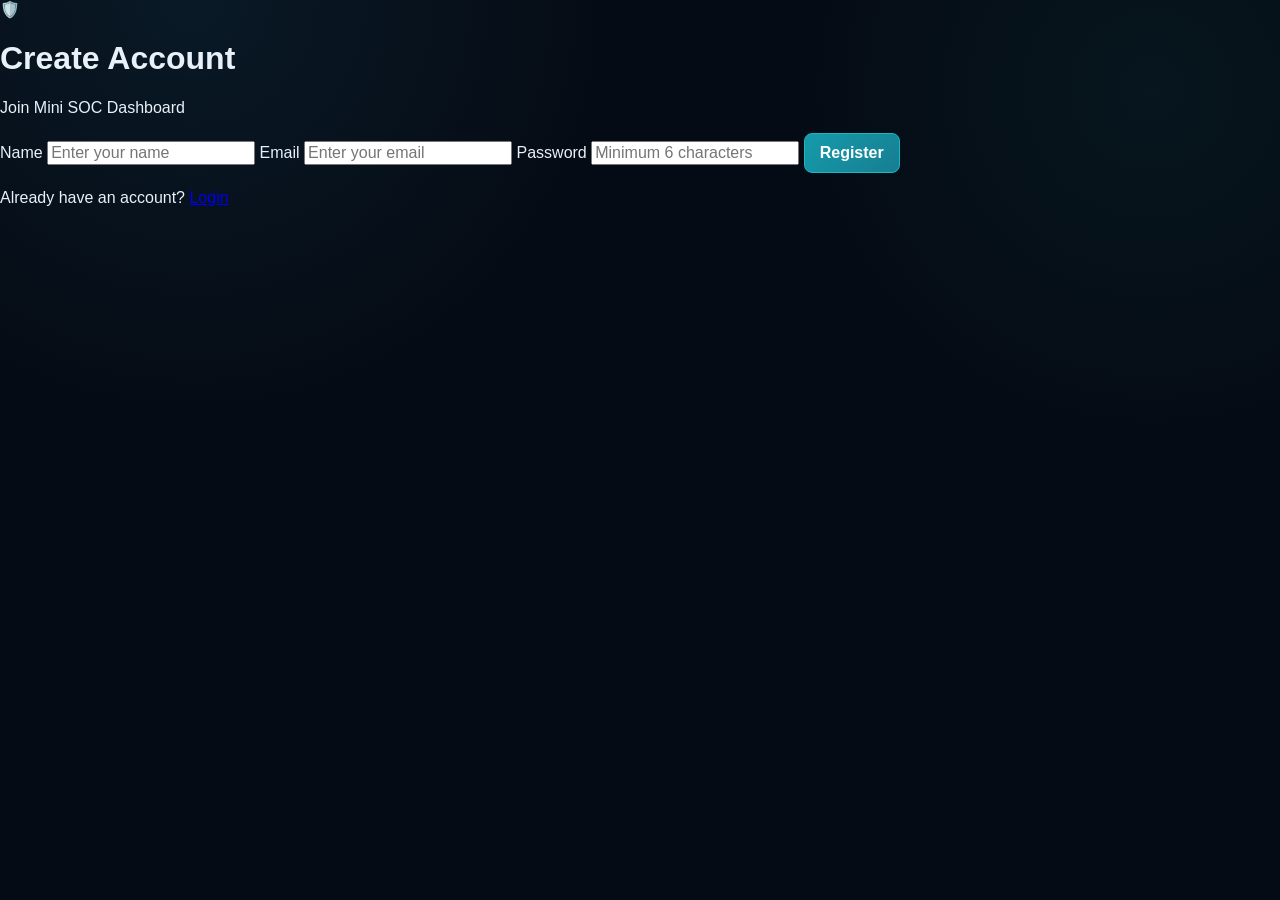
==== frontend/register.html @ 8041885e "Complete Mini SOC Dashboard" ====
<!DOCTYPE html>
<html lang="en">

<head>

    <meta charset="UTF-8">

    <meta
        name="viewport"
        content="width=device-width, initial-scale=1.0"
    >

    <title>Mini SOC - Register</title>

    <link rel="stylesheet" href="style.css">

</head>

<body class="auth-page">

<div class="auth-container">

    <div class="auth-card">

        <div class="logo">
            🛡️
        </div>

        <h1>Create Account</h1>

        <p class="subtitle">
            Join Mini SOC Dashboard
        </p>

        <form id="registerForm">

            <label>Name</label>

            <input
                type="text"
                id="name"
                placeholder="Enter your name"
                required
            >

            <label>Email</label>

            <input
                type="email"
                id="email"
                placeholder="Enter your email"
                required
            >

            <label>Password</label>

            <input
                type="password"
                id="password"
                placeholder="Minimum 6 characters"
                required
            >

            <button
                type="submit"
                id="registerButton"
                class="primary-button"
            >
                Register
            </button>

        </form>

        <p id="message" class="message"></p>

        <p class="auth-link">

            Already have an account?

            <a href="login.html">
                Login
            </a>

        </p>

    </div>

</div>

<script src="register.js"></script>

</body>
</html>
---- frontend/style.css ----
* {
    box-sizing: border-box;
}

:root {
    --bg: #050b14;
    --bg-secondary: #08111d;
    --panel: #0b1624;
    --panel-light: #0f1c2c;

    --border: #1a2b3e;
    --border-light: #243b52;

    --text: #e8f1f8;
    --muted: #71879b;
    --muted-light: #91a6b8;

    --cyan: #35d9e6;
    --blue: #4da3ff;
    --green: #43e69a;
    --yellow: #e8d34f;
    --orange: #ffad66;
    --red: #ff5c73;

    --shadow:
        0 15px 45px rgba(0, 0, 0, 0.28);
}

html {
    scroll-behavior: smooth;
}

body {
    margin: 0;

    min-height: 100vh;

    font-family:
        Inter,
        Arial,
        Helvetica,
        sans-serif;

    background:
        radial-gradient(
            circle at 15% 0%,
            rgba(25, 76, 105, 0.22),
            transparent 30%
        ),

        radial-gradient(
            circle at 90% 10%,
            rgba(18, 104, 105, 0.12),
            transparent 25%
        ),

        var(--bg);

    color: var(--text);
}

button,
input,
select,
textarea {
    font: inherit;
}

button {
    cursor: pointer;
}

.hidden {
    display: none !important;
}


/* =========================================
   TOPBAR
========================================= */

.topbar {
    min-height: 74px;

    padding:
        12px
        28px;

    display: flex;
    align-items: center;
    justify-content: space-between;

    background:
        rgba(7, 17, 29, 0.94);

    border-bottom:
        1px solid var(--border);

    position: sticky;
    top: 0;

    z-index: 50;

    backdrop-filter: blur(15px);
}

.brand {
    display: flex;
    align-items: center;

    gap: 12px;
}

.brand-logo {
    width: 43px;
    height: 43px;

    display: flex;
    align-items: center;
    justify-content: center;

    border-radius: 11px;

    background:
        linear-gradient(
            135deg,
            #123849,
            #0c222f
        );

    border:
        1px solid #24566a;

    box-shadow:
        0 0 20px rgba(53, 217, 230, 0.08);

    font-size: 23px;
}

.brand-text h2 {
    margin: 0;

    font-size: 17px;
    letter-spacing: 1.5px;
}

.brand-text span {
    color: var(--muted);

    font-size: 10px;

    letter-spacing: 1px;
}

.top-status {
    display: flex;
    align-items: center;
    gap: 18px;
}

.connection-status {
    display: flex;
    align-items: center;
    gap: 7px;

    color: #78dcb0;

    font-size: 10px;
    font-weight: 700;

    letter-spacing: 0.7px;
}

.status-dot {
    width: 7px;
    height: 7px;

    border-radius: 50%;

    background: var(--green);

    box-shadow:
        0 0 10px
        rgba(67, 230, 154, 0.8);
}

.live-time {
    color: var(--muted-light);

    font-size: 12px;

    font-family: monospace;
}

.user-info {
    display: flex;
    align-items: center;
    gap: 9px;

    padding-left: 15px;

    border-left:
        1px solid var(--border);
}

#welcomeUser {
    font-size: 13px;
    color: #c7d6e2;
}

.role-badge {
    padding: 5px 10px;

    border-radius: 20px;

    font-size: 9px;
    font-weight: 800;

    letter-spacing: 0.7px;
}

.admin-role {
    background: rgba(53, 217, 230, 0.12);
    border: 1px solid rgba(53, 217, 230, 0.25);
    color: var(--cyan);
}

.user-role {
    background: rgba(77, 163, 255, 0.12);
    border: 1px solid rgba(77, 163, 255, 0.25);
    color: var(--blue);
}

.logout-button {
    border:
        1px solid var(--border-light);

    background: #0d1928;

    color: #b7c8d5;

    padding:
        8px
        13px;

    border-radius: 7px;

    font-size: 12px;

    transition: 0.2s;
}

.logout-button:hover {
    background: #162638;
    color: white;
}


/* =========================================
   DASHBOARD
========================================= */

.dashboard {
    width: min(
        1450px,
        calc(100% - 50px)
    );

    margin: 0 auto;

    padding:
        34px
        0
        60px;
}


/* =========================================
   PAGE HEADER
========================================= */

.page-header {
    display: flex;
    align-items: flex-end;
    justify-content: space-between;

    margin-bottom: 27px;
}

.eyebrow,
.panel-label {
    color: #5c8299;

    font-size: 10px;

    font-weight: 800;

    letter-spacing: 1.5px;
}

.page-header h1 {
    margin:
        6px
        0
        5px;

    font-size: 30px;

    letter-spacing: -0.7px;
}

.page-header p {
    margin: 0;

    color: var(--muted);

    font-size: 13px;
}

.header-actions {
    display: flex;
    gap: 9px;
}


/* =========================================
   BUTTONS
========================================= */

.primary-button,
.secondary-button {
    border-radius: 8px;

    padding:
        10px
        15px;

    font-weight: 700;

    border: 1px solid transparent;

    transition:
        transform 0.2s,
        background 0.2s,
        border-color 0.2s;
}

.primary-button {
    background:
        linear-gradient(
            135deg,
            #159bab,
            #167e91
        );

    color: white;

    border-color: #1bb5c3;
}

.primary-button:hover {
    transform: translateY(-1px);

    background:
        linear-gradient(
            135deg,
            #1ab0bd,
            #1590a0
        );
}

.secondary-button {
    background: #0c1826;

    color: #b9cbd8;

    border-color: var(--border-light);
}

.secondary-button:hover {
    background: #142436;

    color: white;
}


/* =========================================
   STAT CARDS
========================================= */

.stats-grid {
    display: grid;

    grid-template-columns:
        repeat(4, 1fr);

    gap: 15px;

    margin-bottom: 17px;
}

.stat-card {
    min-height: 128px;

    display: flex;
    align-items: center;

    gap: 15px;

    padding: 20px;

    background:
        linear-gradient(
            145deg,
            #0c1826,
            #09131f
        );

    border:
        1px solid var(--border);

    border-radius: 12px;

    box-shadow: var(--shadow);

    transition:
        transform 0.2s,
        border-color 0.2s;
}

.stat-card:hover {
    transform: translateY(-2px);

    border-color: #29435b;
}

.stat-icon {
    width: 45px;
    height: 45px;

    flex-shrink: 0;

    display: flex;
    align-items: center;
    justify-content: center;

    border-radius: 11px;

    font-size: 19px;
    font-weight: 800;
}

.stat-icon.blue {
    background: rgba(77, 163, 255, 0.1);
    color: var(--blue);
}

.stat-icon.orange {
    background: rgba(255, 173, 102, 0.1);
    color: var(--orange);
}

.stat-icon.red {
    background: rgba(255, 92, 115, 0.1);
    color: var(--red);
}

.stat-icon.green {
    background: rgba(67, 230, 154, 0.1);
    color: var(--green);
}

.stat-content span {
    display: block;

    color: var(--muted);

    font-size: 9px;

    font-weight: 800;

    letter-spacing: 1px;

    margin-bottom: 6px;
}

.stat-content strong {
    display: block;

    font-size: 28px;

    line-height: 1;
}

.stat-content small {
    display: block;

    margin-top: 7px;

    color: #566d80;

    font-size: 10px;
}


/* =========================================
   OVERVIEW
========================================= */

.overview-grid {
    display: grid;

    grid-template-columns:
        1.05fr
        1fr;

    gap: 15px;

    margin-bottom: 17px;
}

.panel,
.alerts-panel {
    background:
        linear-gradient(
            145deg,
            #0b1725,
            #09131f
        );

    border:
        1px solid var(--border);

    border-radius: 12px;

    box-shadow: var(--shadow);
}

.panel {
    padding: 22px;
}

.panel-header {
    display: flex;
    align-items: flex-start;
    justify-content: space-between;

    margin-bottom: 20px;
}

.panel-header h2 {
    margin:
        5px
        0
        0;

    font-size: 16px;
}


/* =========================================
   HEALTH
========================================= */

.health-content {
    min-height: 170px;

    display: flex;
    align-items: center;

    gap: 32px;
}

.health-ring-wrapper {
    display: flex;
    justify-content: center;

    min-width: 165px;
}

.health-ring {
    width: 145px;
    height: 145px;

    border-radius: 50%;

    display: flex;
    align-items: center;
    justify-content: center;

    background:
        conic-gradient(
            var(--green) 0deg,
            var(--green) 360deg
        );

    position: relative;

    transition:
        background 0.6s ease;
}

.health-ring::after {
    content: "";

    position: absolute;

    inset: 9px;

    border-radius: 50%;

    background: #0b1725;
}

.health-ring-inner {
    position: relative;

    z-index: 2;

    text-align: center;
}

.health-ring-inner strong {
    display: block;

    font-size: 30px;
}

.health-ring-inner span {
    color: var(--muted);

    font-size: 9px;

    font-weight: 800;

    letter-spacing: 1px;
}

.health-info h3 {
    margin:
        0
        0
        8px;

    font-size: 20px;
}

.health-info p {
    margin:
        0
        0
        18px;

    max-width: 280px;

    color: var(--muted);

    font-size: 12px;

    line-height: 1.6;
}

.health-badge {
    padding:
        5px
        9px;

    border-radius: 20px;

    background: rgba(67, 230, 154, 0.1);

    color: var(--green);

    font-size: 9px;

    font-weight: 800;

    letter-spacing: 0.8px;
}

.health-legend {
    display: flex;
    gap: 12px;

    color: var(--muted);

    font-size: 9px;
}

.health-legend span {
    display: flex;
    align-items: center;
    gap: 5px;
}

.legend-dot {
    width: 6px;
    height: 6px;

    border-radius: 50%;
}

.healthy-dot {
    background: var(--green);
}

.warning-dot {
    background: var(--orange);
}

.danger-dot {
    background: var(--red);
}


/* =========================================
   THREAT DISTRIBUTION
========================================= */

.security-state {
    padding:
        5px
        10px;

    border-radius: 20px;

    background: rgba(67, 230, 154, 0.08);

    color: var(--green);

    font-size: 9px;

    font-weight: 800;

    letter-spacing: 0.8px;
}

.security-state.warning {
    background: rgba(255, 173, 102, 0.1);
    color: var(--orange);
}

.security-state.danger {
    background: rgba(255, 92, 115, 0.1);
    color: var(--red);
}

.threat-list {
    display: grid;
    gap: 17px;
}

.threat-row {
    display: grid;

    grid-template-columns:
        90px
        25px
        1fr;

    align-items: center;

    gap: 10px;
}

.threat-name {
    display: flex;
    align-items: center;

    gap: 7px;

    color: #a7b8c6;

    font-size: 11px;
}

.threat-dot {
    width: 7px;
    height: 7px;

    border-radius: 50%;
}

.critical-dot {
    background: var(--red);
}

.high-dot {
    background: var(--orange);
}

.medium-dot {
    background: var(--yellow);
}

.low-dot {
    background: var(--green);
}

.threat-row strong {
    font-size: 11px;
}

.threat-bar {
    height: 6px;

    background: #142333;

    border-radius: 20px;

    overflow: hidden;
}

.threat-bar span {
    display: block;

    width: 0;
    height: 100%;

    border-radius: 20px;

    transition:
        width 0.5s ease;
}

#criticalBar {
    background: var(--red);
}

#highBar {
    background: var(--orange);
}

#mediumBar {
    background: var(--yellow);
}

#lowBar {
    background: var(--green);
}


/* =========================================
   ALERT PANEL
========================================= */

.alerts-panel {
    overflow: hidden;
}

.alerts-header {
    padding:
        22px
        22px
        18px;

    display: flex;
    align-items: flex-start;
    justify-content: space-between;
}

.alerts-header h2 {
    margin:
        5px
        0
        4px;

    font-size: 18px;
}

.alerts-header p {
    margin: 0;

    color: var(--muted);

    font-size: 11px;
}

.alert-summary {
    display: flex;
    align-items: center;
    gap: 7px;

    color: #8299aa;

    font-size: 11px;
}

.live-indicator {
    width: 6px;
    height: 6px;

    border-radius: 50%;

    background: var(--green);

    box-shadow:
        0 0 8px
        rgba(67, 230, 154, 0.7);
}


/* =========================================
   FILTERS
========================================= */

.filter-toolbar {
    display: flex;

    gap: 9px;

    padding:
        0
        22px
        18px;
}

.search-box {
    flex: 1;

    display: flex;
    align-items: center;

    gap: 9px;

    padding:
        0
        12px;

    height: 39px;

    background: #08131f;

    border:
        1px solid var(--border);

    border-radius: 8px;
}

.search-box span {
    opacity: 0.6;

    font-size: 13px;
}

.search-box input {
    width: 100%;

    border: none;
    outline: none;

    background: transparent;

    color: white;

    font-size: 11px;
}

.search-box input::placeholder {
    color: #526a7c;
}

.filter-toolbar select {
    min-width: 135px;

    height: 39px;

    padding:
        0
        10px;

    border:
        1px solid var(--border);

    border-radius: 8px;

    background: #08131f;

    color: #9fb1bf;

    outline: none;

    font-size: 11px;
}


/* =========================================
   TABLE
========================================= */

.table-container {
    overflow-x: auto;

    border-top:
        1px solid var(--border);
}

table {
    width: 100%;

    min-width: 1000px;

    border-collapse: collapse;
}

thead {
    background: #08131f;
}

th {
    padding:
        13px
        12px;

    text-align: left;

    color: #5e788c;

    font-size: 9px;

    font-weight: 800;

    letter-spacing: 0.8px;

    white-space: nowrap;
}

td {
    padding:
        14px
        12px;

    border-top:
        1px solid #142536;

    color: #aebdca;

    font-size: 11px;

    vertical-align: middle;
}

tbody tr {
    transition:
        background 0.15s;
}

tbody tr:hover {
    background: rgba(26, 53, 75, 0.28);
}

.event-title {
    display: flex;
    align-items: flex-start;
    gap: 9px;
}

.event-icon {
    width: 28px;
    height: 28px;

    display: flex;
    align-items: center;
    justify-content: center;

    border-radius: 7px;

    background: #122334;

    color: var(--blue);

    font-size: 11px;

    flex-shrink: 0;
}

.event-info strong {
    display: block;

    color: #dce7ef;

    font-size: 11px;

    margin-bottom: 4px;
}

.event-info small {
    display: block;

    max-width: 240px;

    color: #5e7486;

    font-size: 9px;

    white-space: nowrap;

    overflow: hidden;

    text-overflow: ellipsis;
}

.ip-address {
    font-family: monospace;

    color: #88aabd;

    font-size: 10px;
}


/* =========================================
   BADGES
========================================= */

.badge {
    display: inline-flex;
    align-items: center;

    padding:
        5px
        8px;

    border-radius: 20px;

    font-size: 8px;

    font-weight: 800;

    letter-spacing: 0.5px;
}

.critical {
    background: rgba(255, 92, 115, 0.1);
    color: #ff7084;

    border:
        1px solid rgba(255, 92, 115, 0.15);
}

.high {
    background: rgba(255, 173, 102, 0.1);
    color: #ffb673;

    border:
        1px solid rgba(255, 173, 102, 0.15);
}

.medium {
    background: rgba(232, 211, 79, 0.1);
    color: #e8d85d;

    border:
        1px solid rgba(232, 211, 79, 0.15);
}

.low {
    background: rgba(67, 230, 154, 0.1);
    color: #63e9a7;

    border:
        1px solid rgba(67, 230, 154, 0.15);
}

.active {
    background: rgba(77, 163, 255, 0.1);
    color: #6ab5ff;

    border:
        1px solid rgba(77, 163, 255, 0.15);
}

.resolved {
    background: rgba(67, 230, 154, 0.08);
    color: #65dda2;

    border:
        1px solid rgba(67, 230, 154, 0.12);
}


/* =========================================
   ACTION BUTTONS
========================================= */

.actions {
    white-space: nowrap;
}

.actions button {
    border: 1px solid transparent;

    border-radius: 6px;

    padding:
        6px
        9px;

    margin-right: 4px;

    font-size: 9px;

    color: white;

    transition: 0.15s;
}

.view-button {
    background: #163c5b;
    border-color: #245574 !important;
}

.view-button:hover {
    background: #1b537c;
}

.edit-button {
    background: #55451c;
    border-color: #756128 !important;
}

.edit-button:hover {
    background: #6d5922;
}

.delete-button {
    background: #582531;
    border-color: #77303f !important;
}

.delete-button:hover {
    background: #74303f;
}


/* =========================================
   LOADING / EMPTY / ERROR
========================================= */

.loading {
    display: flex;
    align-items: center;
    gap: 9px;

    padding:
        18px
        22px;

    color: #7f95a7;

    font-size: 11px;
}

.loading-spinner {
    width: 13px;
    height: 13px;

    border:
        2px solid #294055;

    border-top-color: var(--cyan);

    border-radius: 50%;

    animation:
        spin 0.8s linear infinite;
}

@keyframes spin {
    to {
        transform: rotate(360deg);
    }
}

.error-message {
    margin:
        0
        22px
        18px;

    padding: 11px;

    border-radius: 7px;

    background: rgba(255, 92, 115, 0.08);

    border:
        1px solid rgba(255, 92, 115, 0.18);

    color: #ff8293;

    font-size: 11px;
}

.empty {
    text-align: center;

    padding: 45px !important;

    color: #60788a;

    font-size: 11px;
}


/* =========================================
   MODALS
========================================= */

.modal {
    position: fixed;

    inset: 0;

    z-index: 100;

    display: flex;

    align-items: center;
    justify-content: center;

    padding: 20px;

    background:
        rgba(0, 5, 11, 0.78);

    backdrop-filter: blur(6px);
}

.modal-card {
    width: min(
        620px,
        100%
    );

    max-height: 90vh;

    overflow-y: auto;

    padding: 25px;

    border:
        1px solid #243d53;

    border-radius: 14px;

    background:
        linear-gradient(
            145deg,
            #0d1a29,
            #09131f
        );

    box-shadow:
        0 30px 80px
        rgba(0, 0, 0, 0.5);
}

.view-card {
    width: min(
        650px,
        100%
    );
}

.modal-header {
    display: flex;

    align-items: flex-start;
    justify-content: space-between;

    margin-bottom: 23px;
}

.modal-header h2 {
    margin:
        5px
        0
        0;

    font-size: 20px;
}

.close-button {
    width: 32px;
    height: 32px;

    border: 1px solid var(--border-light);

    border-radius: 7px;

    background: #101e2d;

    color: #aabac7;

    font-size: 22px;

    line-height: 1;
}

.close-button:hover {
    color: white;
    background: #182b3e;
}


/* =========================================
   FORM
========================================= */

.form-grid {
    display: grid;

    grid-template-columns:
        1fr
        1fr;

    gap: 15px;
}

.form-group {
    display: flex;

    flex-direction: column;
}

.form-group.full {
    grid-column: 1 / -1;
}

.form-group label {
    margin-bottom: 7px;

    color: #8ca3b5;

    font-size: 10px;

    font-weight: 700;

    letter-spacing: 0.5px;
}

.form-group input,
.form-group select,
.form-group textarea {
    width: 100%;

    padding:
        11px
        12px;

    border:
        1px solid #20374c;

    border-radius: 7px;

    outline: none;

    background: #07121e;

    color: white;

    font-size: 11px;
}

.form-group textarea {
    resize: vertical;
}

.form-group input:focus,
.form-group select:focus,
.form-group textarea:focus {
    border-color: #2d9fac;

    box-shadow:
        0 0 0 2px
        rgba(53, 217, 230, 0.06);
}

.form-group input::placeholder,
.form-group textarea::placeholder {
    color: #53697a;
}

.modal-message {
    min-height: 18px;

    margin:
        14px
        0
        0;

    font-size: 11px;
}

.modal-actions {
    display: flex;

    justify-content: flex-end;

    gap: 9px;

    margin-top: 15px;
}


/* =========================================
   ALERT DETAILS
========================================= */

.alert-details {
    display: grid;

    gap: 10px;
}

.detail-row {
    display: flex;

    align-items: center;
    justify-content: space-between;

    gap: 20px;

    padding:
        12px
        14px;

    background: #091521;

    border:
        1px solid #172a3b;

    border-radius: 8px;
}

.detail-row span {
    color: #698094;

    font-size: 10px;

    font-weight: 700;

    text-transform: uppercase;

    letter-spacing: 0.5px;
}

.detail-row strong {
    color: #d7e2eb;

    font-size: 11px;

    text-align: right;
}

.detail-block {
    padding:
        14px;

    background: #091521;

    border:
        1px solid #172a3b;

    border-radius: 8px;
}

.detail-block > span {
    color: #698094;

    font-size: 10px;

    font-weight: 700;

    text-transform: uppercase;

    letter-spacing: 0.5px;
}

.detail-block p {
    margin:
        9px
        0
        0;

    color: #b5c5d1;

    font-size: 11px;

    line-height: 1.7;
}


/* =========================================
   RESPONSIVE
========================================= */

@media (max-width: 1100px) {

    .top-status {
        gap: 10px;
    }

    .connection-status {
        display: none;
    }

    .stats-grid {
        grid-template-columns:
            repeat(2, 1fr);
    }

    .overview-grid {
        grid-template-columns: 1fr;
    }
}


@media (max-width: 750px) {

    .topbar {
        padding:
            12px
            17px;

        align-items: flex-start;

        flex-direction: column;

        gap: 12px;
    }

    .top-status {
        width: 100%;

        justify-content: space-between;
    }

    .user-info {
        padding-left: 0;

        border-left: none;
    }

    .dashboard {
        width: calc(100% - 30px);

        padding-top: 24px;
    }

    .page-header {
        align-items: flex-start;

        flex-direction: column;

        gap: 15px;
    }

    .header-actions {
        width: 100%;
    }

    .header-actions button {
        flex: 1;
    }

    .health-content {
        flex-direction: column;

        text-align: center;
    }

    .health-info p {
        margin-left: auto;
        margin-right: auto;
    }

    .health-legend {
        justify-content: center;
    }

    .filter-toolbar {
        flex-direction: column;
    }

    .filter-toolbar select {
        width: 100%;
    }

    .form-grid {
        grid-template-columns: 1fr;
    }

    .form-group.full {
        grid-column: auto;
    }
}


@media (max-width: 500px) {

    .stats-grid {
        grid-template-columns: 1fr;
    }

    .live-time {
        display: none;
    }

    #welcomeUser {
        max-width: 100px;

        overflow: hidden;

        text-overflow: ellipsis;

        white-space: nowrap;
    }

    .brand-text span {
        display: none;
    }

    .dashboard {
        width: calc(100% - 20px);
    }

    .panel,
    .alerts-header {
        padding: 17px;
    }

    .health-ring {
        width: 130px;
        height: 130px;
    }
}
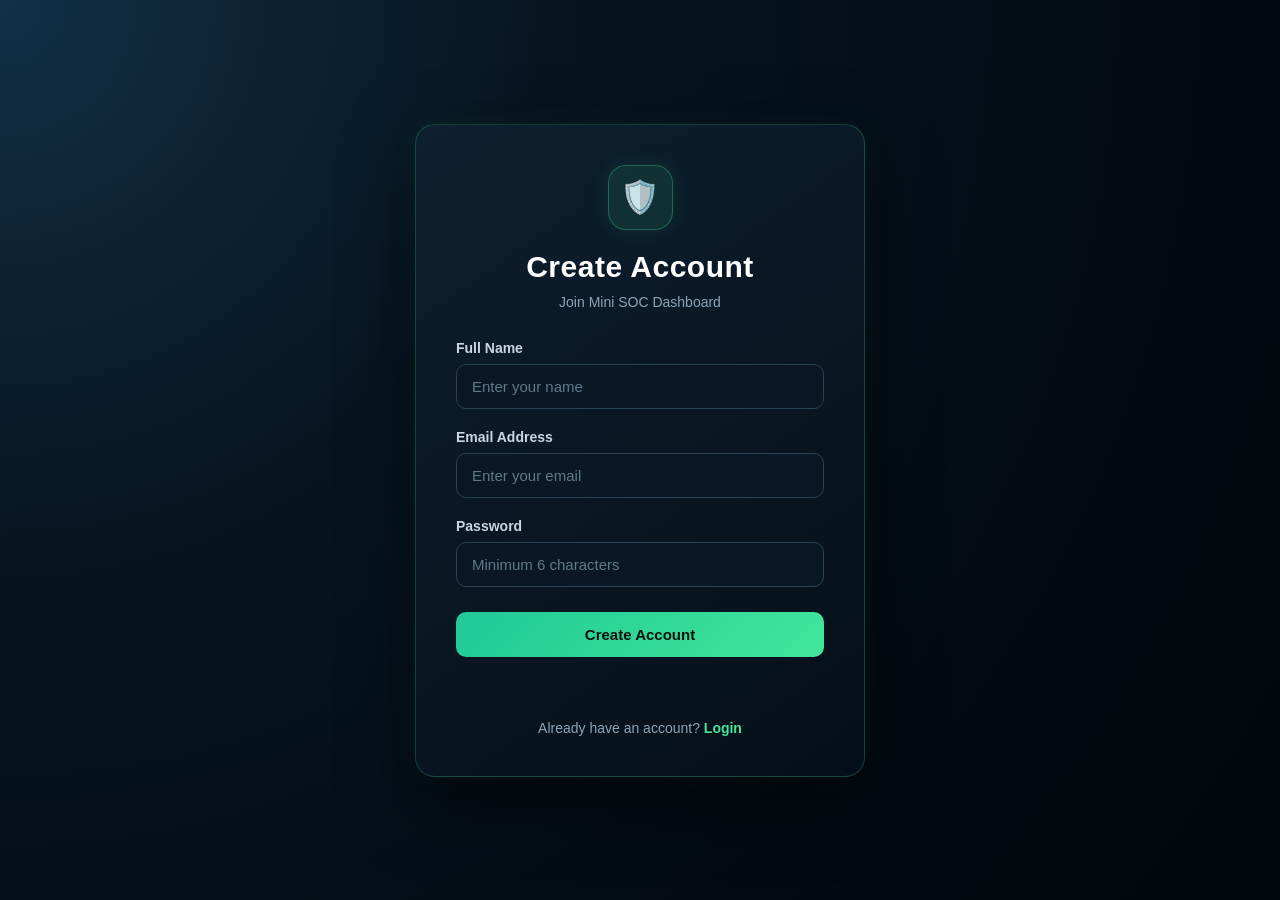
==== commit e436c9d1: "Fix registration page and deployed API" ====
--- a/frontend/register.html
+++ b/frontend/register.html
@@ -12,82 +12,105 @@
 
     <title>Mini SOC - Register</title>
 
-    <link rel="stylesheet" href="style.css">
+    <link rel="stylesheet" href="register.css">
 
 </head>
 
 <body class="auth-page">
 
-<div class="auth-container">
+    <div class="auth-container">
 
-    <div class="auth-card">
+        <div class="auth-card">
 
-        <div class="logo">
-            🛡️
+            <div class="logo">
+                🛡️
+            </div>
+
+            <h1>Create Account</h1>
+
+            <p class="subtitle">
+                Join Mini SOC Dashboard
+            </p>
+
+            <form id="registerForm">
+
+                <div class="form-group">
+
+                    <label for="name">
+                        Full Name
+                    </label>
+
+                    <input
+                        type="text"
+                        id="name"
+                        placeholder="Enter your name"
+                        required
+                    >
+
+                </div>
+
+                <div class="form-group">
+
+                    <label for="email">
+                        Email Address
+                    </label>
+
+                    <input
+                        type="email"
+                        id="email"
+                        placeholder="Enter your email"
+                        required
+                    >
+
+                </div>
+
+                <div class="form-group">
+
+                    <label for="password">
+                        Password
+                    </label>
+
+                    <input
+                        type="password"
+                        id="password"
+                        placeholder="Minimum 6 characters"
+                        minlength="6"
+                        required
+                    >
+
+                </div>
+
+                <button
+                    type="submit"
+                    id="registerButton"
+                    class="primary-button"
+                >
+                    Create Account
+                </button>
+
+            </form>
+
+            <p
+                id="message"
+                class="message"
+            ></p>
+
+            <p class="auth-link">
+
+                Already have an account?
+
+                <a href="login.html">
+                    Login
+                </a>
+
+            </p>
+
         </div>
-
-        <h1>Create Account</h1>
-
-        <p class="subtitle">
-            Join Mini SOC Dashboard
-        </p>
-
-        <form id="registerForm">
-
-            <label>Name</label>
-
-            <input
-                type="text"
-                id="name"
-                placeholder="Enter your name"
-                required
-            >
-
-            <label>Email</label>
-
-            <input
-                type="email"
-                id="email"
-                placeholder="Enter your email"
-                required
-            >
-
-            <label>Password</label>
-
-            <input
-                type="password"
-                id="password"
-                placeholder="Minimum 6 characters"
-                required
-            >
-
-            <button
-                type="submit"
-                id="registerButton"
-                class="primary-button"
-            >
-                Register
-            </button>
-
-        </form>
-
-        <p id="message" class="message"></p>
-
-        <p class="auth-link">
-
-            Already have an account?
-
-            <a href="login.html">
-                Login
-            </a>
-
-        </p>
 
     </div>
 
-</div>
-
-<script src="register.js"></script>
+    <script src="register.js"></script>
 
 </body>
+
 </html>
--- a/frontend/register.css
+++ b/frontend/register.css
@@ -0,0 +1,329 @@
+* {
+    margin: 0;
+    padding: 0;
+    box-sizing: border-box;
+}
+
+body {
+    font-family:
+        Arial,
+        Helvetica,
+        sans-serif;
+
+    min-height: 100vh;
+
+    background:
+        radial-gradient(
+            circle at top left,
+            #123047 0%,
+            #071521 35%,
+            #030a12 75%,
+            #02060b 100%
+        );
+
+    color: #ffffff;
+}
+
+
+/* =========================================
+   AUTH PAGE
+========================================= */
+
+.auth-page {
+    min-height: 100vh;
+
+    display: flex;
+
+    align-items: center;
+
+    justify-content: center;
+
+    padding: 30px;
+}
+
+
+/* =========================================
+   CONTAINER
+========================================= */
+
+.auth-container {
+    width: 100%;
+
+    max-width: 450px;
+}
+
+
+/* =========================================
+   CARD
+========================================= */
+
+.auth-card {
+    width: 100%;
+
+    padding: 40px;
+
+    border-radius: 20px;
+
+    background:
+        linear-gradient(
+            145deg,
+            rgba(14, 32, 48, 0.98),
+            rgba(5, 15, 25, 0.98)
+        );
+
+    border: 1px solid
+        rgba(67, 230, 154, 0.22);
+
+    box-shadow:
+        0 25px 70px
+        rgba(0, 0, 0, 0.55),
+
+        0 0 30px
+        rgba(67, 230, 154, 0.06);
+}
+
+
+/* =========================================
+   LOGO
+========================================= */
+
+.logo {
+    width: 65px;
+
+    height: 65px;
+
+    margin: 0 auto 20px;
+
+    display: flex;
+
+    align-items: center;
+
+    justify-content: center;
+
+    border-radius: 18px;
+
+    background:
+        rgba(67, 230, 154, 0.10);
+
+    border: 1px solid
+        rgba(67, 230, 154, 0.30);
+
+    font-size: 32px;
+
+    box-shadow:
+        0 0 25px
+        rgba(67, 230, 154, 0.10);
+}
+
+
+/* =========================================
+   TITLE
+========================================= */
+
+.auth-card h1 {
+    text-align: center;
+
+    font-size: 30px;
+
+    margin-bottom: 10px;
+
+    letter-spacing: 0.5px;
+}
+
+
+.subtitle {
+    text-align: center;
+
+    color: #8ea5b8;
+
+    font-size: 14px;
+
+    margin-bottom: 30px;
+}
+
+
+/* =========================================
+   FORM
+========================================= */
+
+.form-group {
+    margin-bottom: 20px;
+}
+
+
+.form-group label {
+    display: block;
+
+    margin-bottom: 8px;
+
+    color: #c8d7e3;
+
+    font-size: 14px;
+
+    font-weight: 600;
+}
+
+
+.form-group input {
+    width: 100%;
+
+    padding: 13px 15px;
+
+    border-radius: 10px;
+
+    border: 1px solid
+        #294253;
+
+    background:
+        #091824;
+
+    color: #ffffff;
+
+    font-size: 15px;
+
+    outline: none;
+
+    transition:
+        border-color 0.2s,
+        box-shadow 0.2s;
+}
+
+
+.form-group input::placeholder {
+    color: #60798b;
+}
+
+
+.form-group input:focus {
+    border-color:
+        #43e69a;
+
+    box-shadow:
+        0 0 0 3px
+        rgba(67, 230, 154, 0.10);
+}
+
+
+/* =========================================
+   BUTTON
+========================================= */
+
+.primary-button {
+    width: 100%;
+
+    padding: 14px;
+
+    margin-top: 5px;
+
+    border: none;
+
+    border-radius: 10px;
+
+    background:
+        linear-gradient(
+            135deg,
+            #20c997,
+            #43e69a
+        );
+
+    color: #03110c;
+
+    font-size: 15px;
+
+    font-weight: 700;
+
+    cursor: pointer;
+
+    transition:
+        transform 0.2s,
+        box-shadow 0.2s,
+        opacity 0.2s;
+}
+
+
+.primary-button:hover {
+    transform:
+        translateY(-1px);
+
+    box-shadow:
+        0 8px 25px
+        rgba(67, 230, 154, 0.22);
+}
+
+
+.primary-button:disabled {
+    opacity: 0.6;
+
+    cursor: not-allowed;
+
+    transform: none;
+
+    box-shadow: none;
+}
+
+
+/* =========================================
+   MESSAGE
+========================================= */
+
+.message {
+    min-height: 20px;
+
+    margin-top: 18px;
+
+    text-align: center;
+
+    font-size: 14px;
+
+    line-height: 1.5;
+}
+
+
+/* =========================================
+   LOGIN LINK
+========================================= */
+
+.auth-link {
+    margin-top: 25px;
+
+    text-align: center;
+
+    color: #8ea5b8;
+
+    font-size: 14px;
+}
+
+
+.auth-link a {
+    color: #43e69a;
+
+    text-decoration: none;
+
+    font-weight: 600;
+}
+
+
+.auth-link a:hover {
+    text-decoration: underline;
+}
+
+
+/* =========================================
+   MOBILE
+========================================= */
+
+@media (max-width: 500px) {
+
+    .auth-page {
+        padding: 18px;
+    }
+
+    .auth-card {
+        padding: 30px 22px;
+    }
+
+    .auth-card h1 {
+        font-size: 26px;
+    }
+
+}
